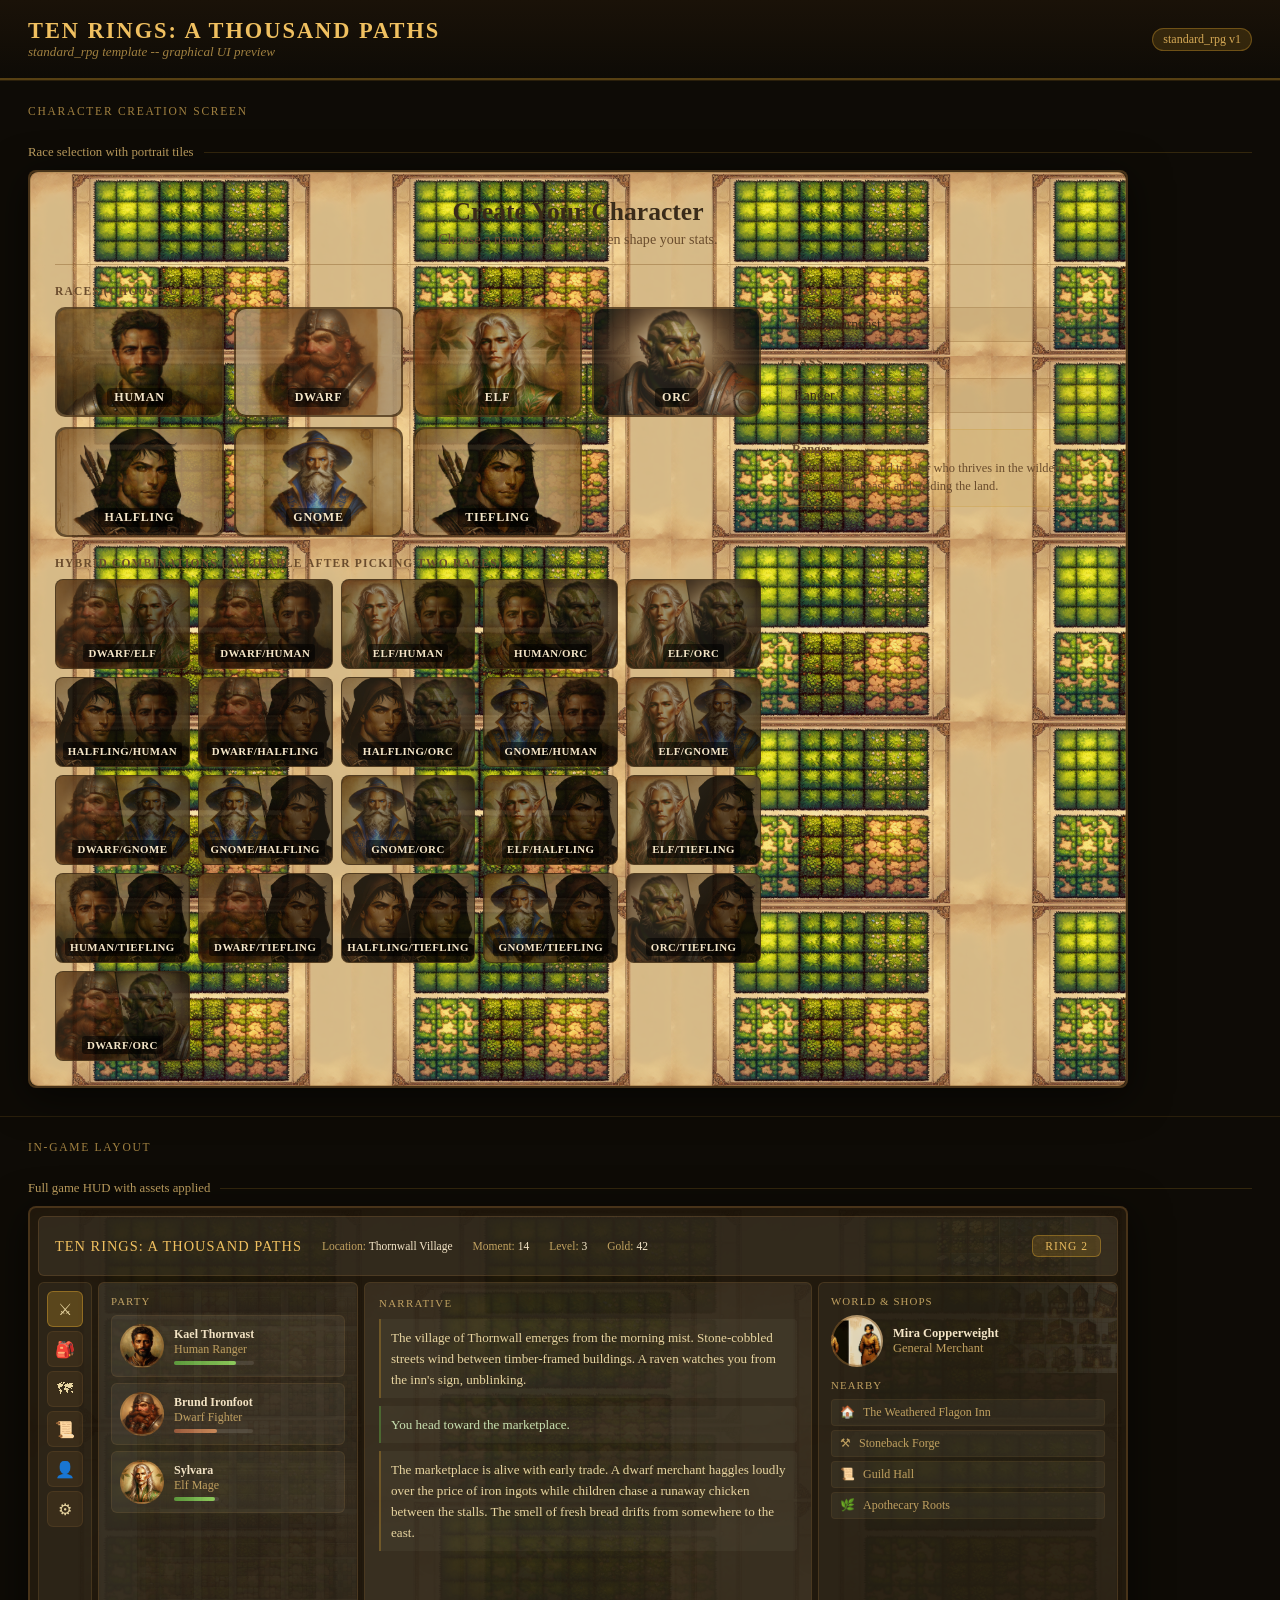
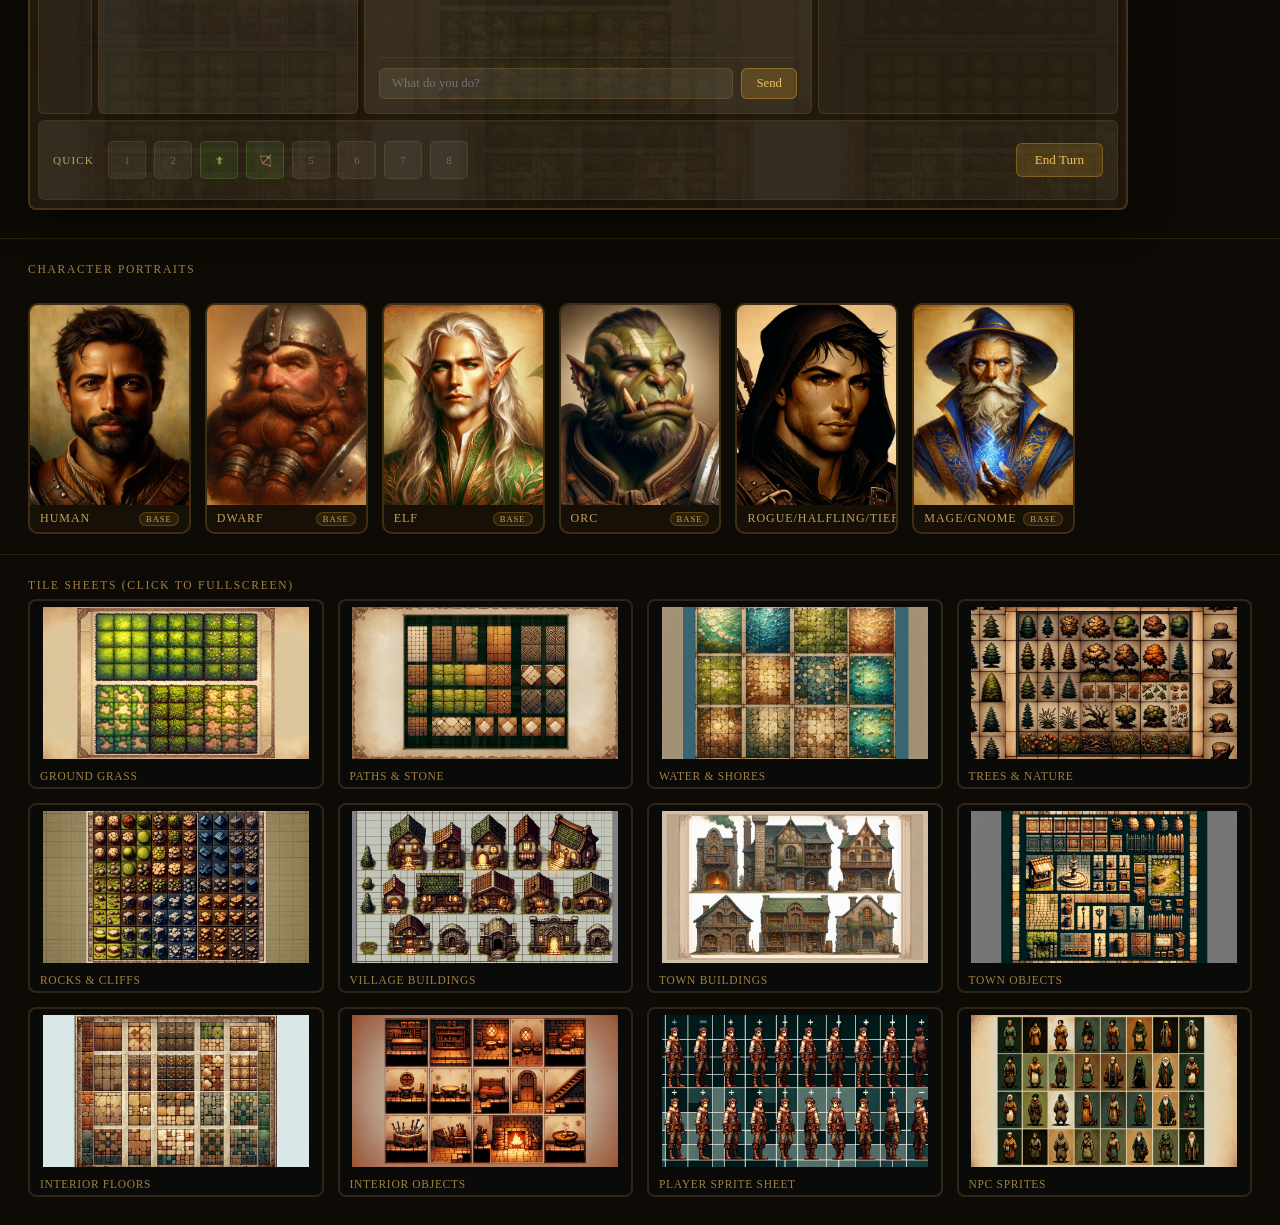
==== ui-preview.html @ 12749f90 "Add UI preview page" ====
<!DOCTYPE html>
<html lang="en">
<head>
<meta charset="UTF-8">
<meta name="viewport" content="width=device-width, initial-scale=1.0">
<title>TEN RINGS -- UI Preview</title>
<style>
* { box-sizing: border-box; margin: 0; padding: 0; }

:root {
  --parchment: #f5e6c8;
  --ink: #3a2b1a;
  --gold: #c8952a;
  --gold-light: #f0c060;
  --dark-bg: #1a1208;
  --panel-bg: rgba(252,240,214,0.92);
  --panel-border: rgba(140,100,50,0.45);
  --shadow: 0 4px 20px rgba(0,0,0,0.4);
}

body {
  background: #0e0b06;
  color: #e8d5a0;
  font-family: Georgia, 'Times New Roman', serif;
  min-height: 100vh;
}

/* ── PAGE HEADER ── */
.page-header {
  background: linear-gradient(180deg, #1a1208, #0e0b06);
  border-bottom: 2px solid rgba(200,149,42,0.35);
  padding: 18px 28px;
  display: flex;
  align-items: center;
  gap: 16px;
}
.page-header h1 { font-size: 1.4em; color: #f0c060; letter-spacing: 2px; }
.page-header .sub { font-size: 0.82em; color: #a08040; font-style: italic; }
.badge { background: rgba(200,149,42,0.18); border: 1px solid rgba(200,149,42,0.4); border-radius: 12px; padding: 3px 10px; font-size: 0.75em; color: #d4a855; margin-left: auto; }

/* ── SECTION LABELS ── */
.section-label {
  font-size: 0.72em;
  text-transform: uppercase;
  letter-spacing: 0.15em;
  color: #a08040;
  padding: 24px 28px 8px;
  border-top: 1px solid rgba(200,149,42,0.15);
}
.section-label:first-of-type { border-top: none; }

/* ── SCREENSHOT WRAPPER ── */
.screen-wrap {
  padding: 20px 28px 28px;
}
.screen-label {
  font-size: 0.8em;
  color: #c0a060;
  margin-bottom: 10px;
  display: flex;
  align-items: center;
  gap: 10px;
}
.screen-label::after {
  content: "";
  flex: 1;
  height: 1px;
  background: rgba(200,149,42,0.2);
}

/* ── SIMULATED GAME SCREENS ── */
.sim-screen {
  background: #1a1208;
  border: 2px solid rgba(140,100,50,0.4);
  border-radius: 8px;
  overflow: hidden;
  box-shadow: 0 8px 40px rgba(0,0,0,0.6);
  max-width: 1100px;
  position: relative;
}

/* Grass texture overlay */
.sim-screen::before {
  content: "";
  position: absolute;
  inset: 0;
  background-image: url(img/tiles/standard_rpg/01_ground_grass.png);
  background-size: 380px auto;
  opacity: 0.04;
  pointer-events: none;
  z-index: 0;
}

/* ── PARCHMENT PANEL ── */
.parchment-panel {
  background: var(--panel-bg);
  background-image: url(img/tiles/standard_rpg/01_ground_grass.png);
  background-blend-mode: multiply;
  background-size: 320px;
  border: 1px solid var(--panel-border);
  border-radius: 8px;
  color: var(--ink);
  position: relative;
  z-index: 1;
}

/* ── CHARACTER CREATION SCREEN ── */
.create-screen-sim {
  padding: 24px;
  display: grid;
  grid-template-columns: 1fr 320px;
  gap: 20px;
  position: relative;
  z-index: 1;
}

.create-header {
  grid-column: 1 / -1;
  text-align: center;
  padding-bottom: 16px;
  border-bottom: 1px solid var(--panel-border);
}
.create-header h2 { color: var(--ink); font-size: 1.6em; }
.create-header p { color: #6a4c2d; font-size: 0.88em; margin-top: 4px; }

.field-label {
  font-size: 0.72em;
  text-transform: uppercase;
  letter-spacing: 0.1em;
  color: #6a4c2d;
  font-weight: 700;
  margin-bottom: 10px;
}

/* ── RACE GRID ── */
.race-grid-sim {
  display: grid;
  grid-template-columns: repeat(4, 1fr);
  gap: 10px;
  margin-bottom: 20px;
}

.race-tile {
  position: relative;
  border-radius: 10px;
  min-height: 110px;
  overflow: hidden;
  border: 2px solid rgba(120,84,42,0.35);
  transition: border-color 0.15s, box-shadow 0.15s;
  cursor: pointer;
  display: flex;
  flex-direction: column;
  align-items: center;
  justify-content: flex-end;
  padding-bottom: 8px;
  background: rgba(40,28,12,0.7);
}
.race-tile:hover { border-color: rgba(180,130,60,0.7); }
.race-tile.selected {
  border-color: #d4a855;
  box-shadow: 0 0 0 3px rgba(212,168,85,0.3);
}

.race-tile-portrait {
  position: absolute;
  inset: 0;
  background-size: cover;
  background-position: center top;
  opacity: 0.6;
  border-radius: inherit;
}

.race-tile-name {
  position: relative;
  z-index: 2;
  font-size: 0.75em;
  font-weight: 700;
  text-transform: uppercase;
  letter-spacing: 0.06em;
  color: #f5e6c8;
  text-shadow: 0 1px 4px rgba(0,0,0,0.9), 0 0 8px rgba(0,0,0,0.7);
  padding: 2px 7px;
  background: rgba(0,0,0,0.5);
  border-radius: 4px;
}

/* ── HYBRID TILES ── */
.hybrid-section { margin-top: 16px; }
.hybrid-grid {
  display: grid;
  grid-template-columns: repeat(5, 1fr);
  gap: 8px;
}

.hybrid-tile {
  position: relative;
  border-radius: 8px;
  min-height: 90px;
  overflow: hidden;
  border: 1.5px solid rgba(120,84,42,0.3);
  display: flex;
  flex-direction: column;
  align-items: center;
  justify-content: flex-end;
  padding-bottom: 6px;
  background: rgba(30,20,8,0.8);
}

.hybrid-portrait-left {
  position: absolute;
  left: 0; top: 0; bottom: 0;
  width: 55%;
  background-size: cover;
  background-position: center top;
  opacity: 0.45;
  clip-path: polygon(0 0, 80% 0, 100% 100%, 0 100%);
}
.hybrid-portrait-right {
  position: absolute;
  right: 0; top: 0; bottom: 0;
  width: 55%;
  background-size: cover;
  background-position: center top;
  opacity: 0.45;
  clip-path: polygon(0 0, 100% 0, 100% 100%, 20% 100%);
}
.hybrid-blend {
  position: absolute;
  inset: 0;
  background: linear-gradient(135deg, transparent 40%, rgba(0,0,0,0.3) 60%);
}
.hybrid-name {
  position: relative;
  z-index: 2;
  font-size: 0.68em;
  font-weight: 700;
  text-transform: uppercase;
  letter-spacing: 0.04em;
  color: #f5e6c8;
  text-shadow: 0 1px 4px rgba(0,0,0,0.9);
  padding: 2px 5px;
  background: rgba(0,0,0,0.55);
  border-radius: 3px;
  text-align: center;
  line-height: 1.3;
}

/* ── IN-GAME LAYOUT SIM ── */
.game-layout-sim {
  display: grid;
  grid-template-columns: 54px 260px 1fr 300px;
  grid-template-rows: 60px 1fr 80px;
  gap: 6px;
  padding: 8px;
  height: 600px;
  position: relative;
  z-index: 1;
}

.hud-top-bar {
  grid-column: 1 / -1;
  background: rgba(252,240,214,0.08);
  border: 1px solid rgba(140,100,50,0.3);
  border-radius: 6px;
  display: flex;
  align-items: center;
  padding: 0 16px;
  gap: 20px;
  position: relative;
  overflow: hidden;
}
.hud-top-bar::after {
  content: "";
  position: absolute;
  right: 0; top: 0; bottom: 0;
  width: 180px;
  background-image: url(img/tiles/standard_rpg/05_rocks_cliffs.png);
  background-size: 280px auto;
  background-position: right center;
  opacity: 0.05;
}
.hud-title { color: #f0c060; font-size: 0.9em; letter-spacing: 1px; }
.hud-stat { font-size: 0.72em; color: #c0a060; }
.hud-stat span { color: #f5e6c8; }
.ring-badge {
  margin-left: auto;
  background: rgba(200,149,42,0.2);
  border: 1px solid rgba(200,149,42,0.5);
  border-radius: 6px;
  padding: 4px 12px;
  font-size: 0.72em;
  color: #f0c060;
  letter-spacing: 1px;
}

.hud-tab-strip {
  grid-row: 2;
  background: rgba(252,240,214,0.05);
  border: 1px solid rgba(140,100,50,0.25);
  border-radius: 6px;
  display: flex;
  flex-direction: column;
  align-items: center;
  padding: 8px 0;
  gap: 4px;
}
.tab-icon {
  width: 36px; height: 36px;
  border-radius: 6px;
  background: rgba(140,100,50,0.15);
  border: 1px solid rgba(140,100,50,0.2);
  display: flex; align-items: center; justify-content: center;
  font-size: 1em;
  cursor: pointer;
  transition: background 0.12s;
}
.tab-icon:hover, .tab-icon.active { background: rgba(200,149,42,0.3); border-color: rgba(200,149,42,0.5); }

.hud-drawer-panel {
  grid-row: 2;
  background: rgba(252,240,214,0.07);
  border: 1px solid rgba(140,100,50,0.3);
  border-radius: 6px;
  padding: 12px;
  overflow: hidden;
  position: relative;
}
.hud-drawer-panel::before {
  content: "";
  position: absolute;
  inset: 0;
  background-image: url(img/tiles/standard_rpg/09_interior_floors.png);
  background-size: 320px auto;
  opacity: 0.04;
  pointer-events: none;
}
.drawer-label { font-size: 0.68em; text-transform: uppercase; letter-spacing: 0.1em; color: #c0a060; margin-bottom: 8px; }
.party-member {
  display: flex; align-items: center; gap: 10px;
  padding: 8px;
  background: rgba(252,240,214,0.06);
  border: 1px solid rgba(140,100,50,0.2);
  border-radius: 6px;
  margin-bottom: 6px;
}
.party-portrait {
  width: 44px; height: 44px;
  border-radius: 50%;
  background-size: cover;
  background-position: center top;
  border: 2px solid rgba(140,100,50,0.5);
  flex-shrink: 0;
}
.party-info { font-size: 0.75em; }
.party-info .pname { color: #f5e6c8; font-weight: 700; }
.party-info .prace { color: #c0a060; }
.hp-bar { height: 4px; background: rgba(255,255,255,0.1); border-radius: 2px; margin-top: 4px; }
.hp-fill { height: 100%; background: linear-gradient(90deg, #5a9a3c, #8aca5a); border-radius: 2px; }

.hud-narrative {
  grid-row: 2;
  background: rgba(252,240,214,0.06);
  border: 1px solid rgba(140,100,50,0.3);
  border-radius: 6px;
  padding: 14px;
  overflow: hidden;
  position: relative;
  display: flex;
  flex-direction: column;
}
.hud-narrative::before {
  content: "";
  position: absolute;
  inset: 0;
  background-image: url(img/tiles/standard_rpg/01_ground_grass.png);
  background-size: 380px auto;
  opacity: 0.06;
  pointer-events: none;
}
.narrative-header { font-size: 0.68em; text-transform: uppercase; letter-spacing: 0.12em; color: #c0a060; margin-bottom: 10px; }
.narrative-entry {
  font-size: 0.82em;
  color: #e8d5a0;
  line-height: 1.6;
  padding: 8px 10px;
  border-left: 2px solid rgba(200,149,42,0.35);
  margin-bottom: 8px;
  background: rgba(252,240,214,0.04);
  border-radius: 0 4px 4px 0;
  position: relative;
  z-index: 1;
}
.narrative-entry.player { border-left-color: rgba(90,154,60,0.5); color: #c8e0b0; }
.intent-bar-sim {
  display: flex; gap: 8px; margin-top: auto; position: relative; z-index: 1;
  padding-top: 10px;
  border-top: 1px solid rgba(140,100,50,0.2);
}
.intent-input-sim {
  flex: 1;
  background: rgba(252,240,214,0.08);
  border: 1px solid rgba(140,100,50,0.4);
  border-radius: 6px;
  padding: 7px 12px;
  color: #f5e6c8;
  font-size: 0.8em;
  font-family: inherit;
}
.intent-send-sim {
  background: rgba(200,149,42,0.25);
  border: 1px solid rgba(200,149,42,0.5);
  border-radius: 6px;
  padding: 7px 14px;
  color: #f0c060;
  font-size: 0.8em;
  font-family: inherit;
  cursor: pointer;
}

.hud-right-panel {
  grid-row: 2;
  background: rgba(252,240,214,0.05);
  border: 1px solid rgba(140,100,50,0.3);
  border-radius: 6px;
  padding: 12px;
  overflow: hidden;
  position: relative;
}
.hud-right-panel::before {
  content: "";
  position: absolute;
  top: 0; right: 0;
  width: 140px; height: 90px;
  background-image: url(img/tiles/standard_rpg/06_buildings_village.png);
  background-size: cover;
  opacity: 0.15;
  border-radius: 0 6px 0 0;
  mask-image: linear-gradient(to left, rgba(0,0,0,0.9), transparent);
  -webkit-mask-image: linear-gradient(to left, rgba(0,0,0,0.9), transparent);
  pointer-events: none;
}
.right-label { font-size: 0.68em; text-transform: uppercase; letter-spacing: 0.1em; color: #c0a060; margin-bottom: 8px; }
.shop-keeper-area {
  display: flex; align-items: center; gap: 10px;
  margin-bottom: 12px;
}
.shopkeeper-sim {
  width: 52px; height: 52px;
  border-radius: 50%;
  background-image: url(img/tiles/standard_rpg/sprite_npcs.png);
  background-size: 416px auto;
  background-position: -104px 0;
  border: 2px solid rgba(140,100,50,0.6);
  flex-shrink: 0;
  image-rendering: auto;
}
.shop-info { font-size: 0.78em; }
.shop-info .sname { color: #f5e6c8; font-weight: 700; }
.shop-info .srole { color: #c0a060; }
.nearby-item {
  font-size: 0.75em;
  color: #c0a060;
  padding: 5px 8px;
  border-radius: 4px;
  background: rgba(252,240,214,0.05);
  border: 1px solid rgba(140,100,50,0.15);
  margin-bottom: 4px;
  display: flex;
  align-items: center;
  gap: 8px;
}
.nearby-icon { font-size: 1em; }

.hud-dock {
  grid-column: 1 / -1;
  background: rgba(252,240,214,0.05);
  border: 1px solid rgba(140,100,50,0.25);
  border-radius: 6px;
  display: flex;
  align-items: center;
  padding: 8px 14px;
  gap: 8px;
  position: relative;
  overflow: hidden;
}
.hud-dock::before {
  content: "";
  position: absolute;
  inset: 0;
  background-image: url(img/tiles/standard_rpg/09_interior_floors.png);
  background-size: 380px auto;
  opacity: 0.04;
  pointer-events: none;
}
.hotbar-slot-sim {
  width: 38px; height: 38px;
  background: rgba(252,240,214,0.06);
  border: 1px solid rgba(140,100,50,0.25);
  border-radius: 5px;
  display: flex;
  align-items: center;
  justify-content: center;
  font-size: 0.65em;
  color: rgba(200,160,80,0.5);
  flex-shrink: 0;
}
.end-turn-btn-sim {
  margin-left: auto;
  background: rgba(200,149,42,0.2);
  border: 1px solid rgba(200,149,42,0.4);
  border-radius: 6px;
  padding: 8px 18px;
  color: #f0c060;
  font-size: 0.82em;
  font-family: inherit;
  cursor: pointer;
  position: relative;
  z-index: 1;
}

/* ── LIGHTBOX ── */
#lb { display:none; position:fixed; inset:0; background:rgba(0,0,0,0.95); z-index:9999; align-items:center; justify-content:center; flex-direction:column; padding:20px; }
#lb.open { display:flex; }
#lb img { max-width:95vw; max-height:85vh; border:2px solid rgba(140,100,50,0.5); border-radius:4px; }
#lb-x { position:fixed; top:16px; right:20px; font-size:2em; color:#f0c060; cursor:pointer; z-index:10000; }
#lb-cap { color:#c0a060; margin-top:10px; font-style:italic; font-size:0.88em; }

/* ── PORTRAIT STRIP ── */
.portrait-strip {
  display: grid;
  grid-template-columns: repeat(auto-fill, minmax(160px, 1fr));
  gap: 14px;
  padding: 20px 28px;
}
.portrait-card {
  border-radius: 10px;
  overflow: hidden;
  border: 2px solid rgba(140,100,50,0.35);
  background: rgba(30,20,8,0.6);
  cursor: pointer;
  transition: border-color 0.15s, transform 0.12s;
}
.portrait-card:hover { border-color: #d4a855; transform: translateY(-2px); }
.portrait-card img { width:100%; height:200px; object-fit:cover; object-position:center top; display:block; }
.portrait-card-label { padding:6px 10px; font-size:0.75em; color:#c0a060; text-transform:uppercase; letter-spacing:0.08em; display:flex; justify-content:space-between; align-items:center; }
.ptag { font-size:0.72em; background:rgba(200,149,42,0.12); border:1px solid rgba(200,149,42,0.3); padding:1px 6px; border-radius:8px; }

/* ── TILE SHEET STRIP ── */
.tile-strip {
  display: grid;
  grid-template-columns: repeat(auto-fill, minmax(240px, 1fr));
  gap: 14px;
  padding: 0 28px 28px;
}
.tile-card {
  border-radius: 8px;
  overflow: hidden;
  border: 2px solid rgba(140,100,50,0.3);
  background: #0a0a08;
  cursor: pointer;
  transition: border-color 0.15s;
}
.tile-card:hover { border-color: rgba(200,149,42,0.6); }
.tile-card img { width:100%; aspect-ratio:16/9; object-fit:contain; display:block; padding:6px; }
.tile-card-label { padding:5px 10px; font-size:0.72em; color:#a08040; text-transform:uppercase; letter-spacing:0.06em; }
</style>
</head>
<body>

<div class="page-header">
  <div>
    <h1>TEN RINGS: A THOUSAND PATHS</h1>
    <p class="sub">standard_rpg template -- graphical UI preview</p>
  </div>
  <span class="badge">standard_rpg v1</span>
</div>

<!-- ============================================================ -->
<!-- SECTION 1: CHARACTER CREATION SCREEN -->
<!-- ============================================================ -->
<div class="section-label">Character Creation Screen</div>
<div class="screen-wrap">
  <div class="screen-label">Race selection with portrait tiles</div>
  <div class="sim-screen">
    <div class="create-screen-sim parchment-panel" style="background-color:#f8f0dc;">
      <div class="create-header">
        <h2>Create Your Character</h2>
        <p>Choose a name, race, class, then shape your stats.</p>
      </div>

      <div>
        <div class="field-label">Races (choose up to two)</div>
        <div class="race-grid-sim" id="race-grid"></div>

        <div class="hybrid-section">
          <div class="field-label" style="margin-top:16px;">Hybrid Combinations (available after picking two races)</div>
          <div class="hybrid-grid" id="hybrid-grid"></div>
        </div>
      </div>

      <div>
        <div class="field-label">Character Name</div>
        <div style="background:rgba(140,100,50,0.12);border:1px solid rgba(140,100,50,0.3);border-radius:6px;padding:8px 12px;color:#3a2b1a;font-size:0.88em;margin-bottom:14px;">Kael Thornvast</div>
        <div class="field-label">Class</div>
        <div style="background:rgba(140,100,50,0.12);border:1px solid rgba(140,100,50,0.3);border-radius:6px;padding:8px 12px;color:#3a2b1a;font-size:0.88em;">Ranger</div>
        <div style="margin-top:16px;padding:10px;background:rgba(200,149,42,0.08);border:1px solid rgba(200,149,42,0.25);border-radius:8px;font-size:0.78em;color:#6a4c2d;line-height:1.5;">
          <strong>Ranger</strong><br>A skilled hunter and tracker who thrives in the wilderness, commanding beasts and reading the land.
        </div>
      </div>
    </div>
  </div>
</div>

<!-- ============================================================ -->
<!-- SECTION 2: IN-GAME LAYOUT -->
<!-- ============================================================ -->
<div class="section-label">In-Game Layout</div>
<div class="screen-wrap">
  <div class="screen-label">Full game HUD with assets applied</div>
  <div class="sim-screen">
    <div class="game-layout-sim">

      <div class="hud-top-bar">
        <span class="hud-title">TEN RINGS: A THOUSAND PATHS</span>
        <span class="hud-stat">Location: <span>Thornwall Village</span></span>
        <span class="hud-stat">Moment: <span>14</span></span>
        <span class="hud-stat">Level: <span>3</span></span>
        <span class="hud-stat">Gold: <span>42</span></span>
        <span class="ring-badge">RING 2</span>
      </div>

      <div class="hud-tab-strip">
        <div class="tab-icon active">⚔</div>
        <div class="tab-icon">🎒</div>
        <div class="tab-icon">🗺</div>
        <div class="tab-icon">📜</div>
        <div class="tab-icon">👤</div>
        <div class="tab-icon">⚙</div>
      </div>

      <div class="hud-drawer-panel">
        <div class="drawer-label">Party</div>
        <div class="party-member">
          <div class="party-portrait" style="background-image:url(img/tiles/standard_rpg/portrait_human.png)"></div>
          <div class="party-info">
            <div class="pname">Kael Thornvast</div>
            <div class="prace">Human Ranger</div>
            <div class="hp-bar"><div class="hp-fill" style="width:78%"></div></div>
          </div>
        </div>
        <div class="party-member">
          <div class="party-portrait" style="background-image:url(img/tiles/standard_rpg/portrait_dwarf.png)"></div>
          <div class="party-info">
            <div class="pname">Brund Ironfoot</div>
            <div class="prace">Dwarf Fighter</div>
            <div class="hp-bar"><div class="hp-fill" style="width:55%;background:linear-gradient(90deg,#9a5a3c,#ca8a5a)"></div></div>
          </div>
        </div>
        <div class="party-member">
          <div class="party-portrait" style="background-image:url(img/tiles/standard_rpg/portrait_elf.png)"></div>
          <div class="party-info">
            <div class="pname">Sylvara</div>
            <div class="prace">Elf Mage</div>
            <div class="hp-bar"><div class="hp-fill" style="width:92%"></div></div>
          </div>
        </div>
      </div>

      <div class="hud-narrative">
        <div class="narrative-header">Narrative</div>
        <div class="narrative-entry">The village of Thornwall emerges from the morning mist. Stone-cobbled streets wind between timber-framed buildings. A raven watches you from the inn's sign, unblinking.</div>
        <div class="narrative-entry player">You head toward the marketplace.</div>
        <div class="narrative-entry">The marketplace is alive with early trade. A dwarf merchant haggles loudly over the price of iron ingots while children chase a runaway chicken between the stalls. The smell of fresh bread drifts from somewhere to the east.</div>
        <div class="intent-bar-sim">
          <input class="intent-input-sim" type="text" placeholder="What do you do?" readonly>
          <button class="intent-send-sim">Send</button>
        </div>
      </div>

      <div class="hud-right-panel">
        <div class="right-label">World &amp; Shops</div>
        <div class="shop-keeper-area">
          <div class="shopkeeper-sim"></div>
          <div class="shop-info">
            <div class="sname">Mira Copperweight</div>
            <div class="srole">General Merchant</div>
          </div>
        </div>
        <div class="right-label" style="margin-top:10px;">Nearby</div>
        <div class="nearby-item"><span class="nearby-icon">🏠</span>The Weathered Flagon Inn</div>
        <div class="nearby-item"><span class="nearby-icon">⚒</span>Stoneback Forge</div>
        <div class="nearby-item"><span class="nearby-icon">📜</span>Guild Hall</div>
        <div class="nearby-item"><span class="nearby-icon">🌿</span>Apothecary Roots</div>
      </div>

      <div class="hud-dock">
        <div style="font-size:0.7em;color:#c0a060;text-transform:uppercase;letter-spacing:0.1em;margin-right:6px;position:relative;z-index:1;">Quick</div>
        <div class="hotbar-slot-sim">1</div>
        <div class="hotbar-slot-sim">2</div>
        <div class="hotbar-slot-sim" style="background:rgba(90,154,60,0.15);border-color:rgba(90,154,60,0.3);color:#8aca5a;">🗡</div>
        <div class="hotbar-slot-sim" style="background:rgba(90,154,60,0.15);border-color:rgba(90,154,60,0.3);color:#8aca5a;">🏹</div>
        <div class="hotbar-slot-sim">5</div>
        <div class="hotbar-slot-sim">6</div>
        <div class="hotbar-slot-sim">7</div>
        <div class="hotbar-slot-sim">8</div>
        <button class="end-turn-btn-sim">End Turn</button>
      </div>

    </div>
  </div>
</div>

<!-- ============================================================ -->
<!-- SECTION 3: PORTRAITS -->
<!-- ============================================================ -->
<div class="section-label">Character Portraits</div>
<div class="portrait-strip" id="portrait-strip"></div>

<!-- ============================================================ -->
<!-- SECTION 4: TILE SHEETS -->
<!-- ============================================================ -->
<div class="section-label">Tile Sheets (click to fullscreen)</div>
<div class="tile-strip" id="tile-strip"></div>

<!-- LIGHTBOX -->
<div id="lb" onclick="closeLb()">
  <span id="lb-x" onclick="closeLb()">x</span>
  <img id="lb-img" src="" alt="">
  <div id="lb-cap"></div>
</div>

<script>
const PORTRAITS = [
  ["portrait_human.png","Human","BASE"],
  ["portrait_dwarf.png","Dwarf","BASE"],
  ["portrait_elf.png","Elf","BASE"],
  ["portrait_orc.png","Orc","BASE"],
  ["portrait_rogue.png","Rogue/Halfling/Tiefling","BASE"],
  ["portrait_mage.png","Mage/Gnome","BASE"],
];

const TILES = [
  ["01_ground_grass.png","Ground Grass"],
  ["02_ground_paths.png","Paths & Stone"],
  ["03_ground_water.png","Water & Shores"],
  ["04_trees_nature.png","Trees & Nature"],
  ["05_rocks_cliffs.png","Rocks & Cliffs"],
  ["06_buildings_village.png","Village Buildings"],
  ["07_buildings_town.png","Town Buildings"],
  ["08_town_objects.png","Town Objects"],
  ["09_interior_floors.png","Interior Floors"],
  ["10_interior_objects.png","Interior Objects"],
  ["sprite_player.png","Player Sprite Sheet"],
  ["sprite_npcs.png","NPC Sprites"],
];

const BASE_RACES = [
  { code:"human",    name:"Human",    file:"portrait_human.png" },
  { code:"dwarf",    name:"Dwarf",    file:"portrait_dwarf.png" },
  { code:"elf",      name:"Elf",      file:"portrait_elf.png" },
  { code:"orc",      name:"Orc",      file:"portrait_orc.png" },
  { code:"halfling", name:"Halfling", file:"portrait_rogue.png" },
  { code:"gnome",    name:"Gnome",    file:"portrait_mage.png" },
  { code:"tiefling", name:"Tiefling", file:"portrait_rogue.png" },
];

const HYBRID_RACES = [
  { code:"dwarf-elf",      name:"Dwarf / Elf",      p1:"dwarf",    p2:"elf" },
  { code:"dwarf-human",    name:"Dwarf / Human",    p1:"dwarf",    p2:"human" },
  { code:"elf-human",      name:"Elf / Human",      p1:"elf",      p2:"human" },
  { code:"human-orc",      name:"Human / Orc",      p1:"human",    p2:"orc" },
  { code:"elf-orc",        name:"Elf / Orc",        p1:"elf",      p2:"orc" },
  { code:"halfling-human", name:"Halfling / Human", p1:"halfling", p2:"human" },
  { code:"dwarf-halfling", name:"Dwarf / Halfling", p1:"dwarf",    p2:"halfling" },
  { code:"halfling-orc",   name:"Halfling / Orc",   p1:"halfling", p2:"orc" },
  { code:"gnome-human",    name:"Gnome / Human",    p1:"gnome",    p2:"human" },
  { code:"elf-gnome",      name:"Elf / Gnome",      p1:"elf",      p2:"gnome" },
  { code:"dwarf-gnome",    name:"Dwarf / Gnome",    p1:"dwarf",    p2:"gnome" },
  { code:"gnome-halfling", name:"Gnome / Halfling", p1:"gnome",    p2:"halfling" },
  { code:"gnome-orc",      name:"Gnome / Orc",      p1:"gnome",    p2:"orc" },
  { code:"elf-halfling",   name:"Elf / Halfling",   p1:"elf",      p2:"halfling" },
  { code:"elf-tiefling",   name:"Elf / Tiefling",   p1:"elf",      p2:"tiefling" },
  { code:"human-tiefling", name:"Human / Tiefling", p1:"human",    p2:"tiefling" },
  { code:"dwarf-tiefling", name:"Dwarf / Tiefling", p1:"dwarf",    p2:"tiefling" },
  { code:"halfling-tiefling",name:"Halfling / Tiefling",p1:"halfling",p2:"tiefling"},
  { code:"gnome-tiefling", name:"Gnome / Tiefling", p1:"gnome",    p2:"tiefling" },
  { code:"orc-tiefling",   name:"Orc / Tiefling",   p1:"orc",      p2:"tiefling" },
  { code:"dwarf-orc",      name:"Dwarf / Orc",      p1:"dwarf",    p2:"orc" },
];

function getPortrait(code) {
  const m = BASE_RACES.find(r => r.code === code);
  return m ? `img/tiles/standard_rpg/${m.file}` : "";
}

function lb(src, cap) {
  document.getElementById("lb-img").src = src;
  document.getElementById("lb-cap").textContent = cap;
  document.getElementById("lb").classList.add("open");
}
function closeLb() { document.getElementById("lb").classList.remove("open"); }
document.addEventListener("keydown", e => { if(e.key==="Escape") closeLb(); });

// Build race grid
const raceGrid = document.getElementById("race-grid");
BASE_RACES.forEach(r => {
  const div = document.createElement("div");
  div.className = "race-tile";
  div.onclick = () => lb(`img/tiles/standard_rpg/${r.file}`, r.name + " portrait");
  div.innerHTML = `
    <div class="race-tile-portrait" style="background-image:url(img/tiles/standard_rpg/${r.file})"></div>
    <span class="race-tile-name">${r.name}</span>
  `;
  raceGrid.appendChild(div);
});

// Build hybrid grid
const hybridGrid = document.getElementById("hybrid-grid");
HYBRID_RACES.forEach(h => {
  const p1 = getPortrait(h.p1);
  const p2 = getPortrait(h.p2);
  // Check if dedicated hybrid portrait exists
  const hybridFile = `img/tiles/standard_rpg/hybrid_${h.code}.png`;
  const div = document.createElement("div");
  div.className = "hybrid-tile";
  div.title = h.name;
  div.innerHTML = `
    <div class="hybrid-portrait-left" style="background-image:url(${p1})"></div>
    <div class="hybrid-portrait-right" style="background-image:url(${p2})"></div>
    <div class="hybrid-blend"></div>
    <span class="hybrid-name">${h.name.replace(" / ", "/")}</span>
  `;
  // Try to load dedicated portrait if it exists
  const img = new Image();
  img.onload = () => {
    div.innerHTML = `
      <div class="race-tile-portrait" style="background-image:url(${hybridFile});opacity:0.65;"></div>
      <span class="hybrid-name">${h.name.replace(" / ", "/")}</span>
    `;
  };
  img.src = hybridFile;
  hybridGrid.appendChild(div);
});

// Build portrait strip
const portStrip = document.getElementById("portrait-strip");
PORTRAITS.forEach(([file, name, tag]) => {
  const card = document.createElement("div");
  card.className = "portrait-card";
  card.onclick = () => lb(`img/tiles/standard_rpg/${file}`, name);
  card.innerHTML = `
    <img src="img/tiles/standard_rpg/${file}" alt="${name}" loading="lazy">
    <div class="portrait-card-label">${name} <span class="ptag">${tag}</span></div>
  `;
  portStrip.appendChild(card);
});

// Build tile strip
const tileStrip = document.getElementById("tile-strip");
TILES.forEach(([file, name]) => {
  const card = document.createElement("div");
  card.className = "tile-card";
  card.onclick = () => lb(`img/tiles/standard_rpg/${file}`, name);
  card.innerHTML = `
    <img src="img/tiles/standard_rpg/${file}" alt="${name}" loading="lazy">
    <div class="tile-card-label">${name}</div>
  `;
  tileStrip.appendChild(card);
});
</script>
</body>
</html>
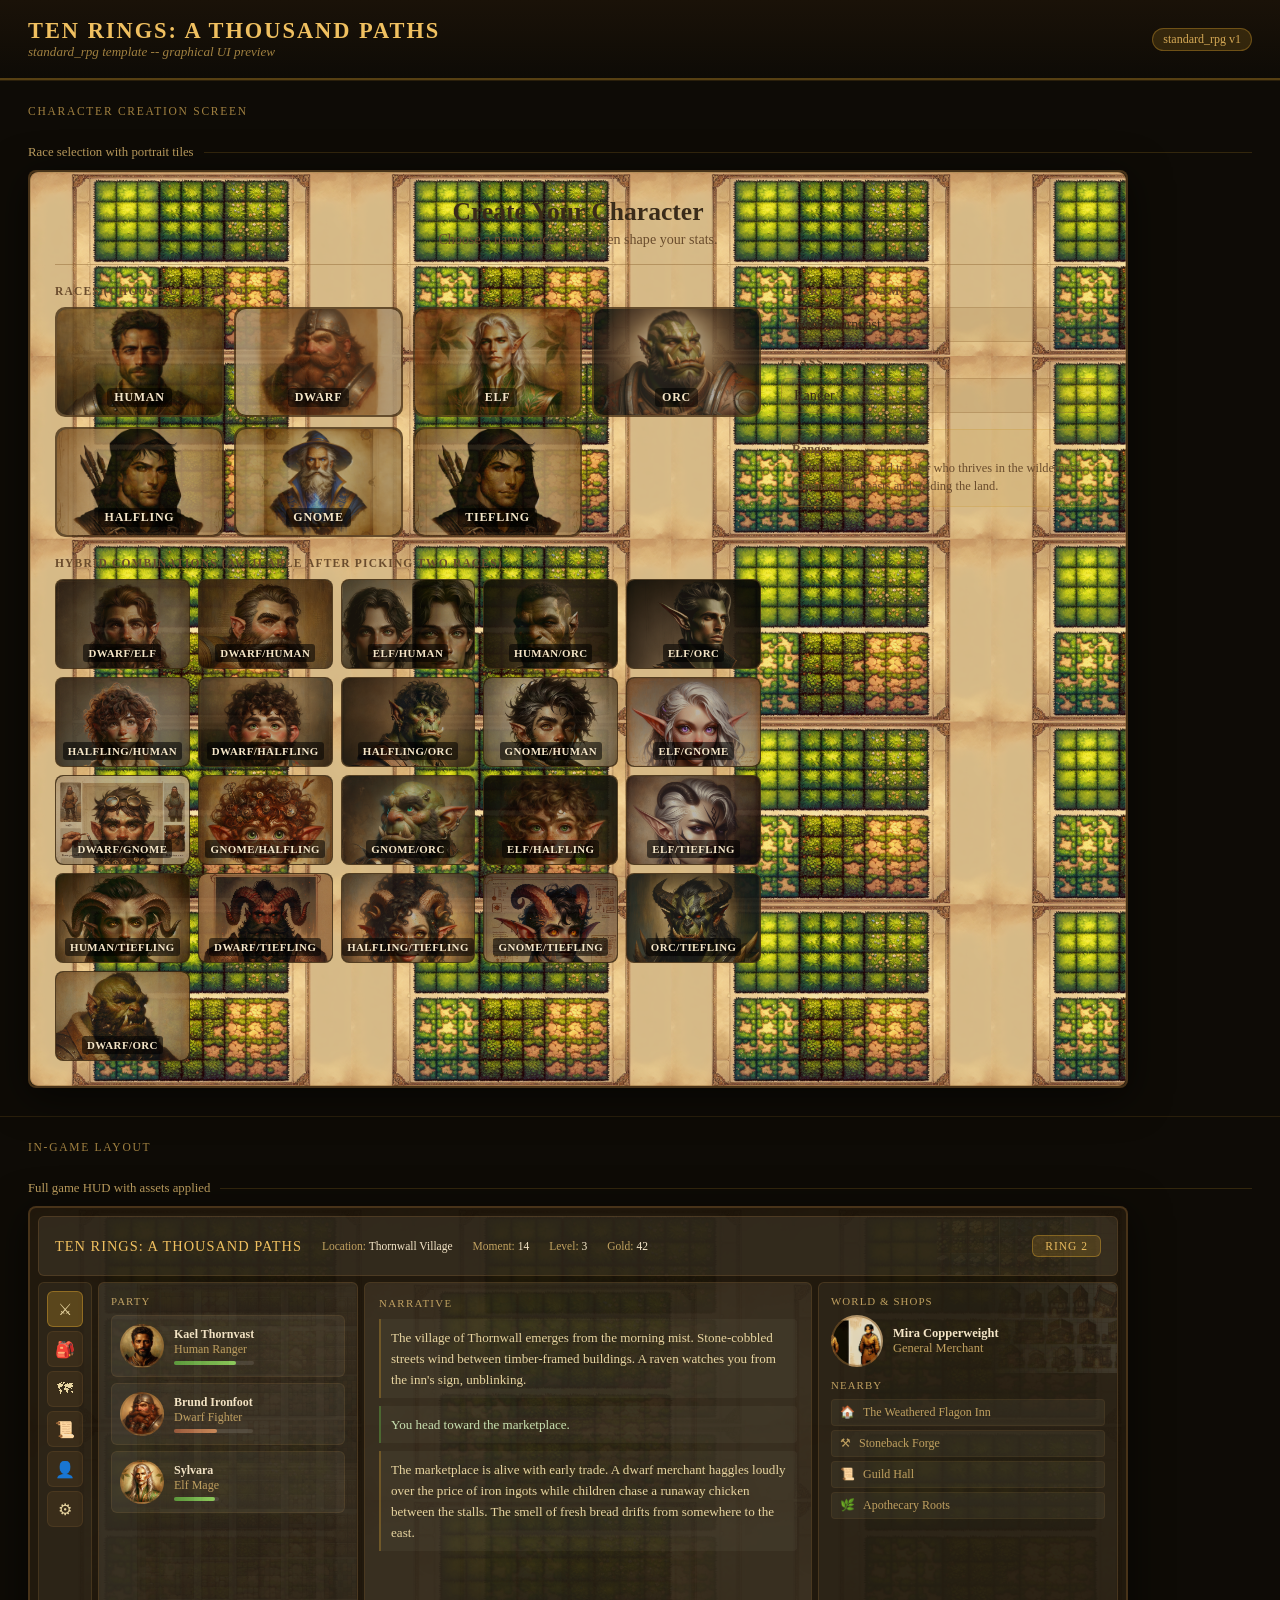
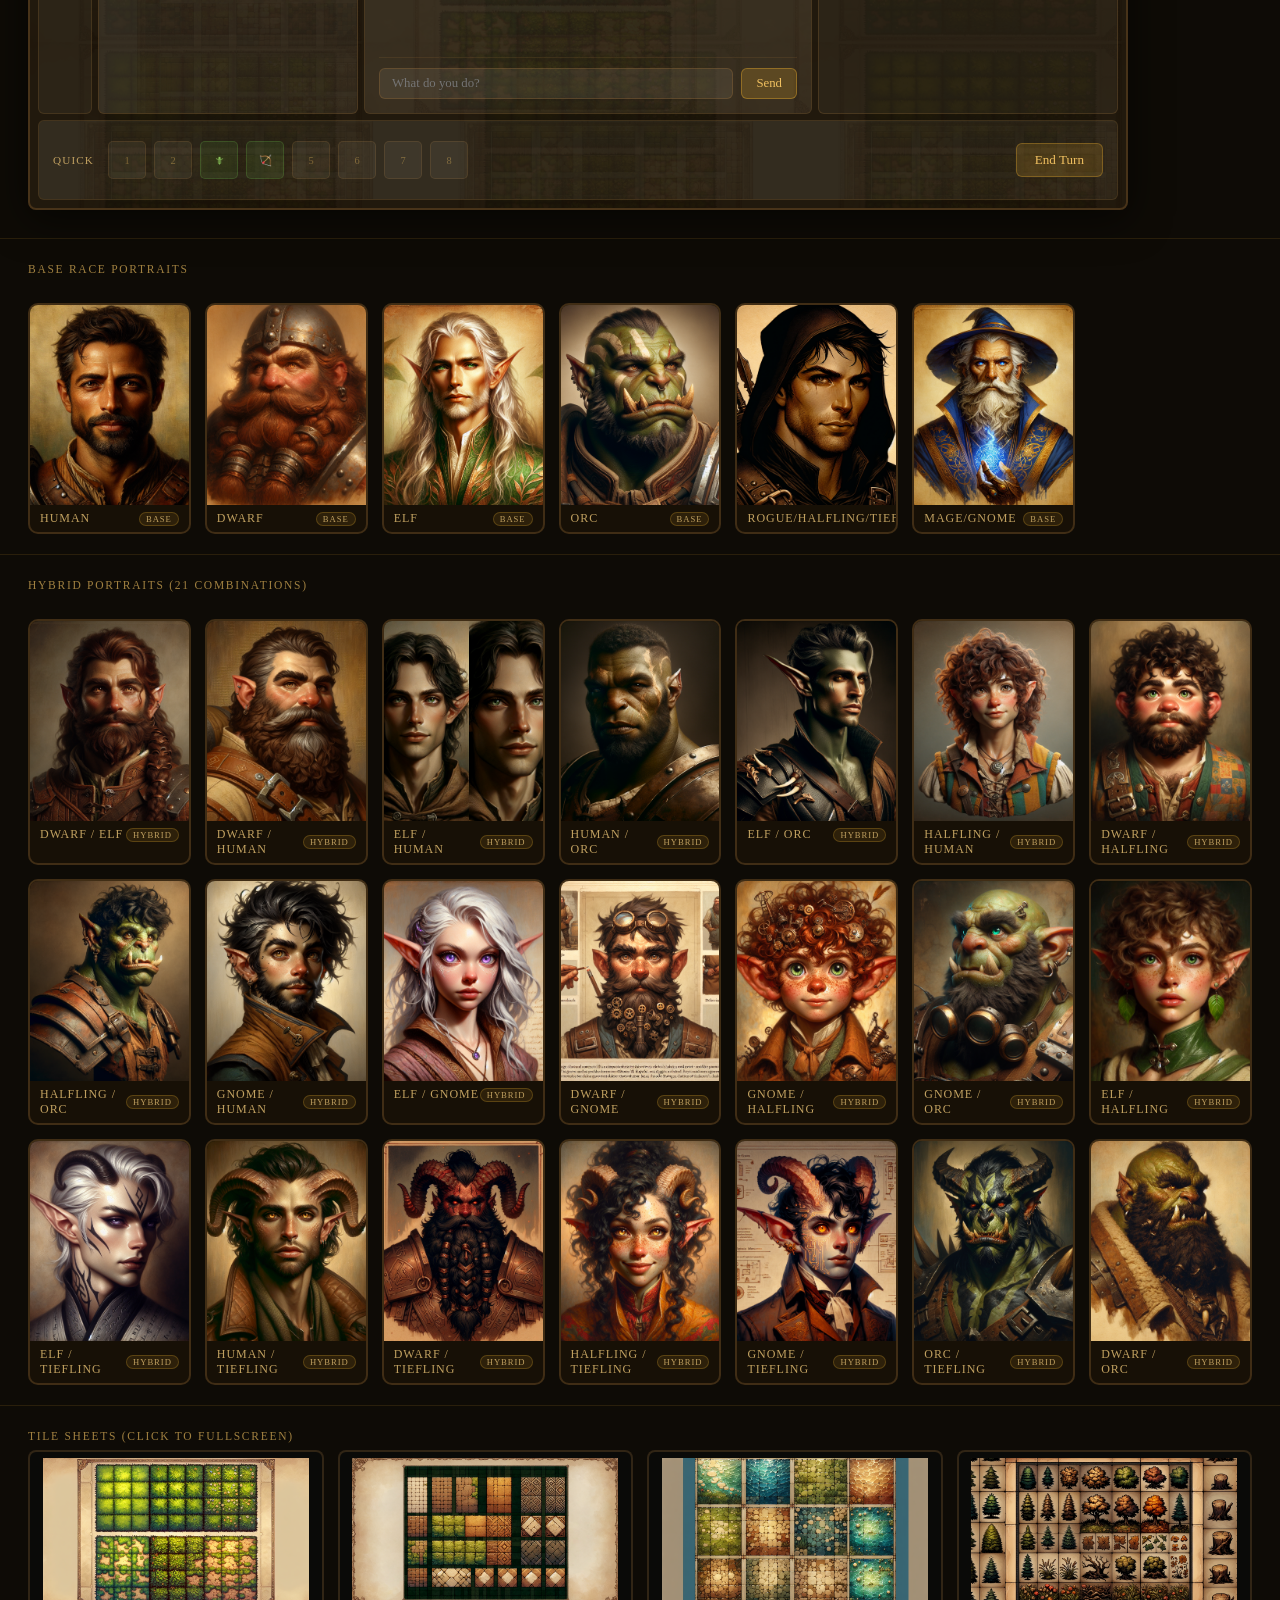
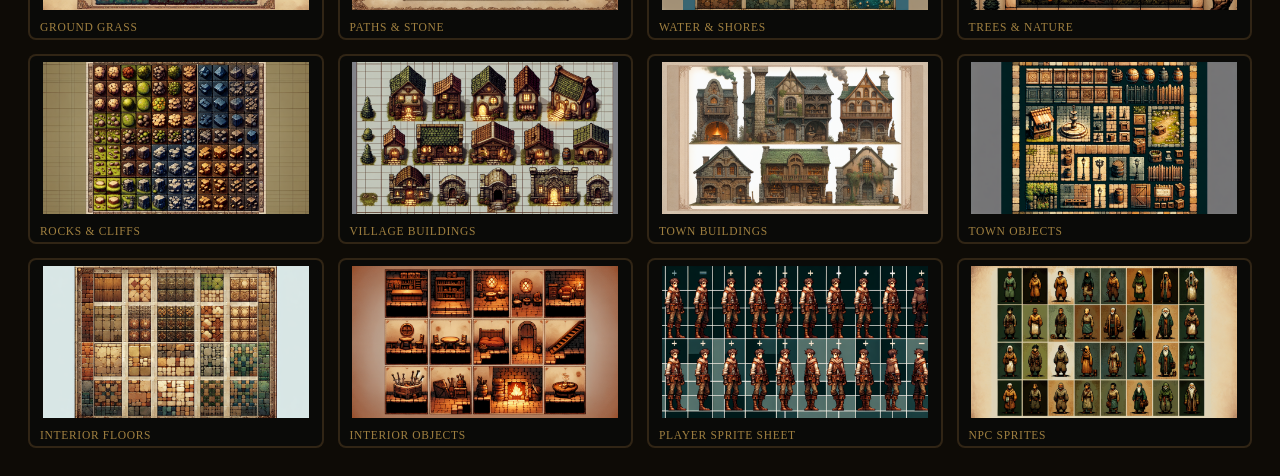
==== commit 25fcecc1: "Fix: add hybrid portrait section" ====
--- a/ui-preview.html
+++ b/ui-preview.html
@@ -713,8 +713,11 @@
 <!-- ============================================================ -->
 <!-- SECTION 3: PORTRAITS -->
 <!-- ============================================================ -->
-<div class="section-label">Character Portraits</div>
+<div class="section-label">Base Race Portraits</div>
 <div class="portrait-strip" id="portrait-strip"></div>
+
+<div class="section-label">Hybrid Portraits (21 combinations)</div>
+<div class="portrait-strip" id="hybrid-portrait-strip"></div>
 
 <!-- ============================================================ -->
 <!-- SECTION 4: TILE SHEETS -->
@@ -855,6 +858,20 @@
   portStrip.appendChild(card);
 });
 
+// Build hybrid portrait strip
+const hybridPortStrip = document.getElementById("hybrid-portrait-strip");
+HYBRID_RACES.forEach(h => {
+  const file = `hybrid_${h.code}.png`;
+  const card = document.createElement("div");
+  card.className = "portrait-card";
+  card.onclick = () => lb(`img/tiles/standard_rpg/${file}`, h.name);
+  card.innerHTML = `
+    <img src="img/tiles/standard_rpg/${file}" alt="${h.name}" loading="lazy">
+    <div class="portrait-card-label">${h.name} <span class="ptag">HYBRID</span></div>
+  `;
+  hybridPortStrip.appendChild(card);
+});
+
 // Build tile strip
 const tileStrip = document.getElementById("tile-strip");
 TILES.forEach(([file, name]) => {
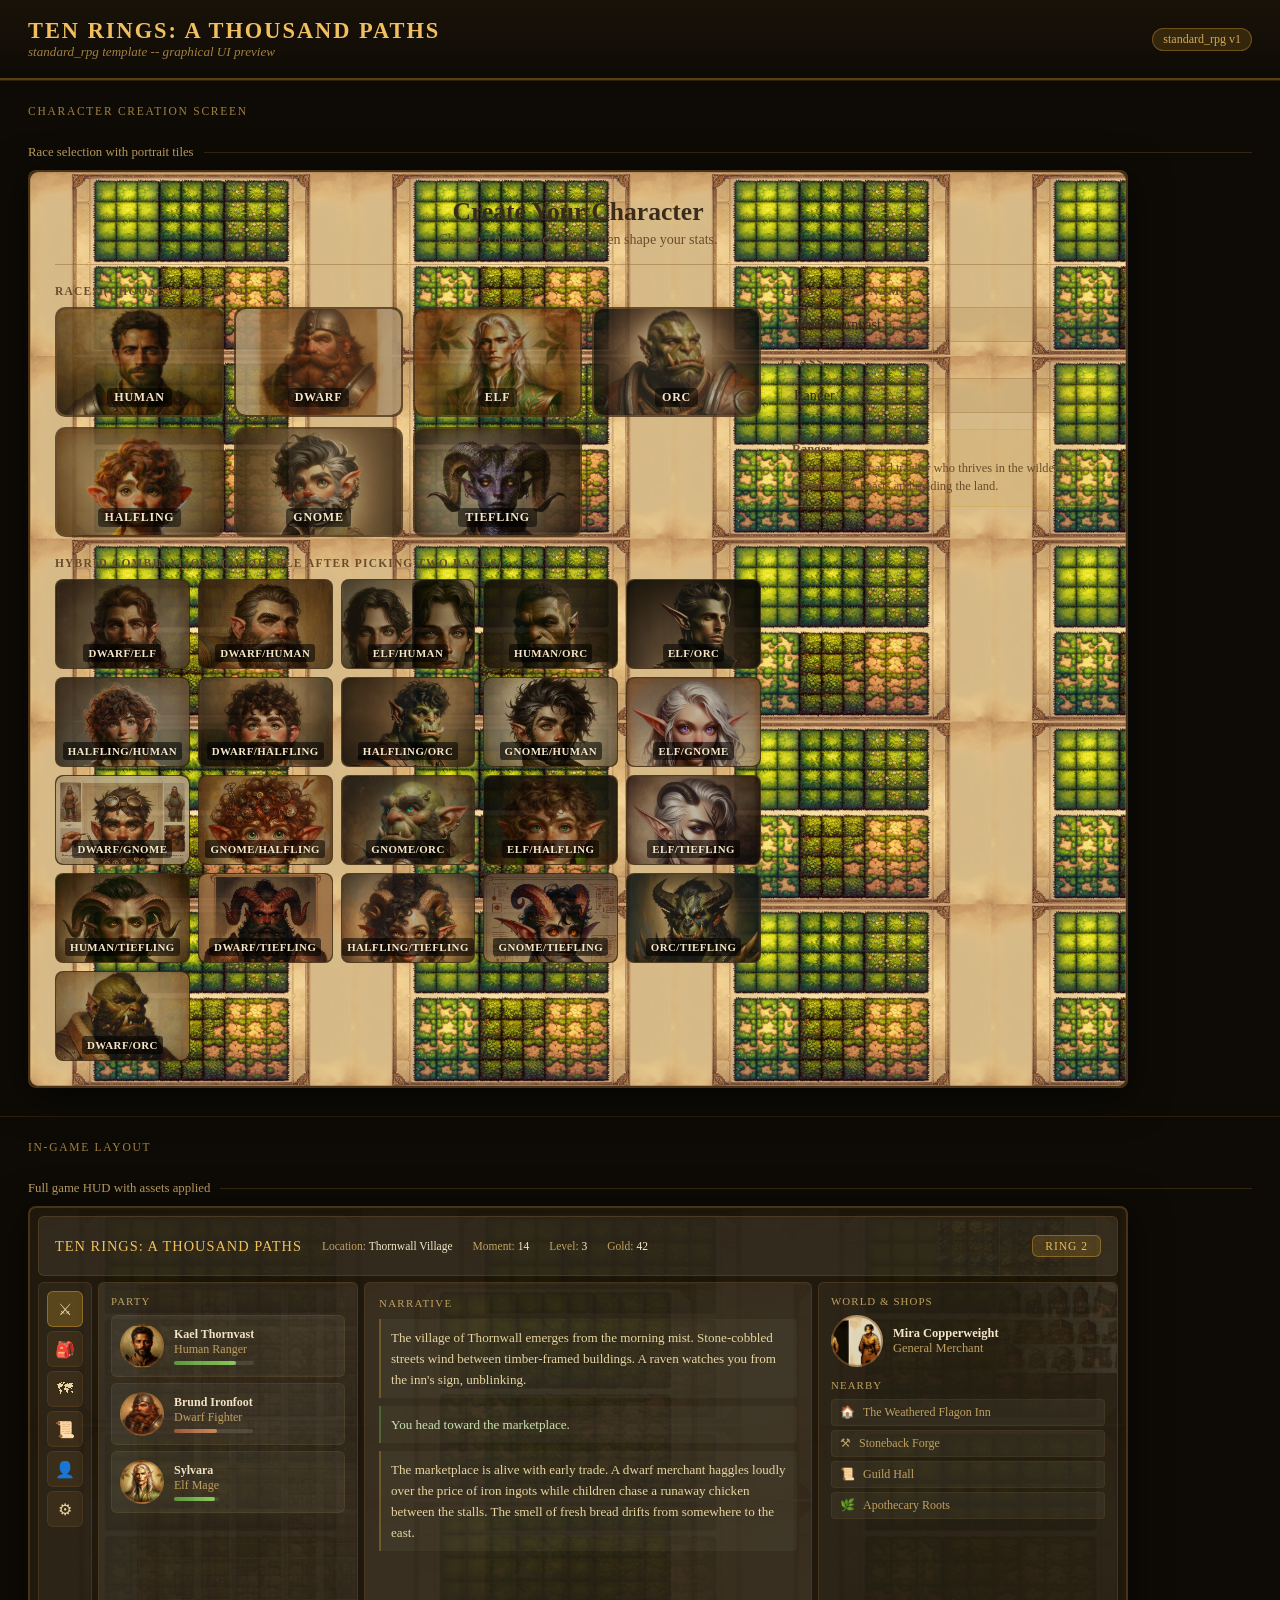
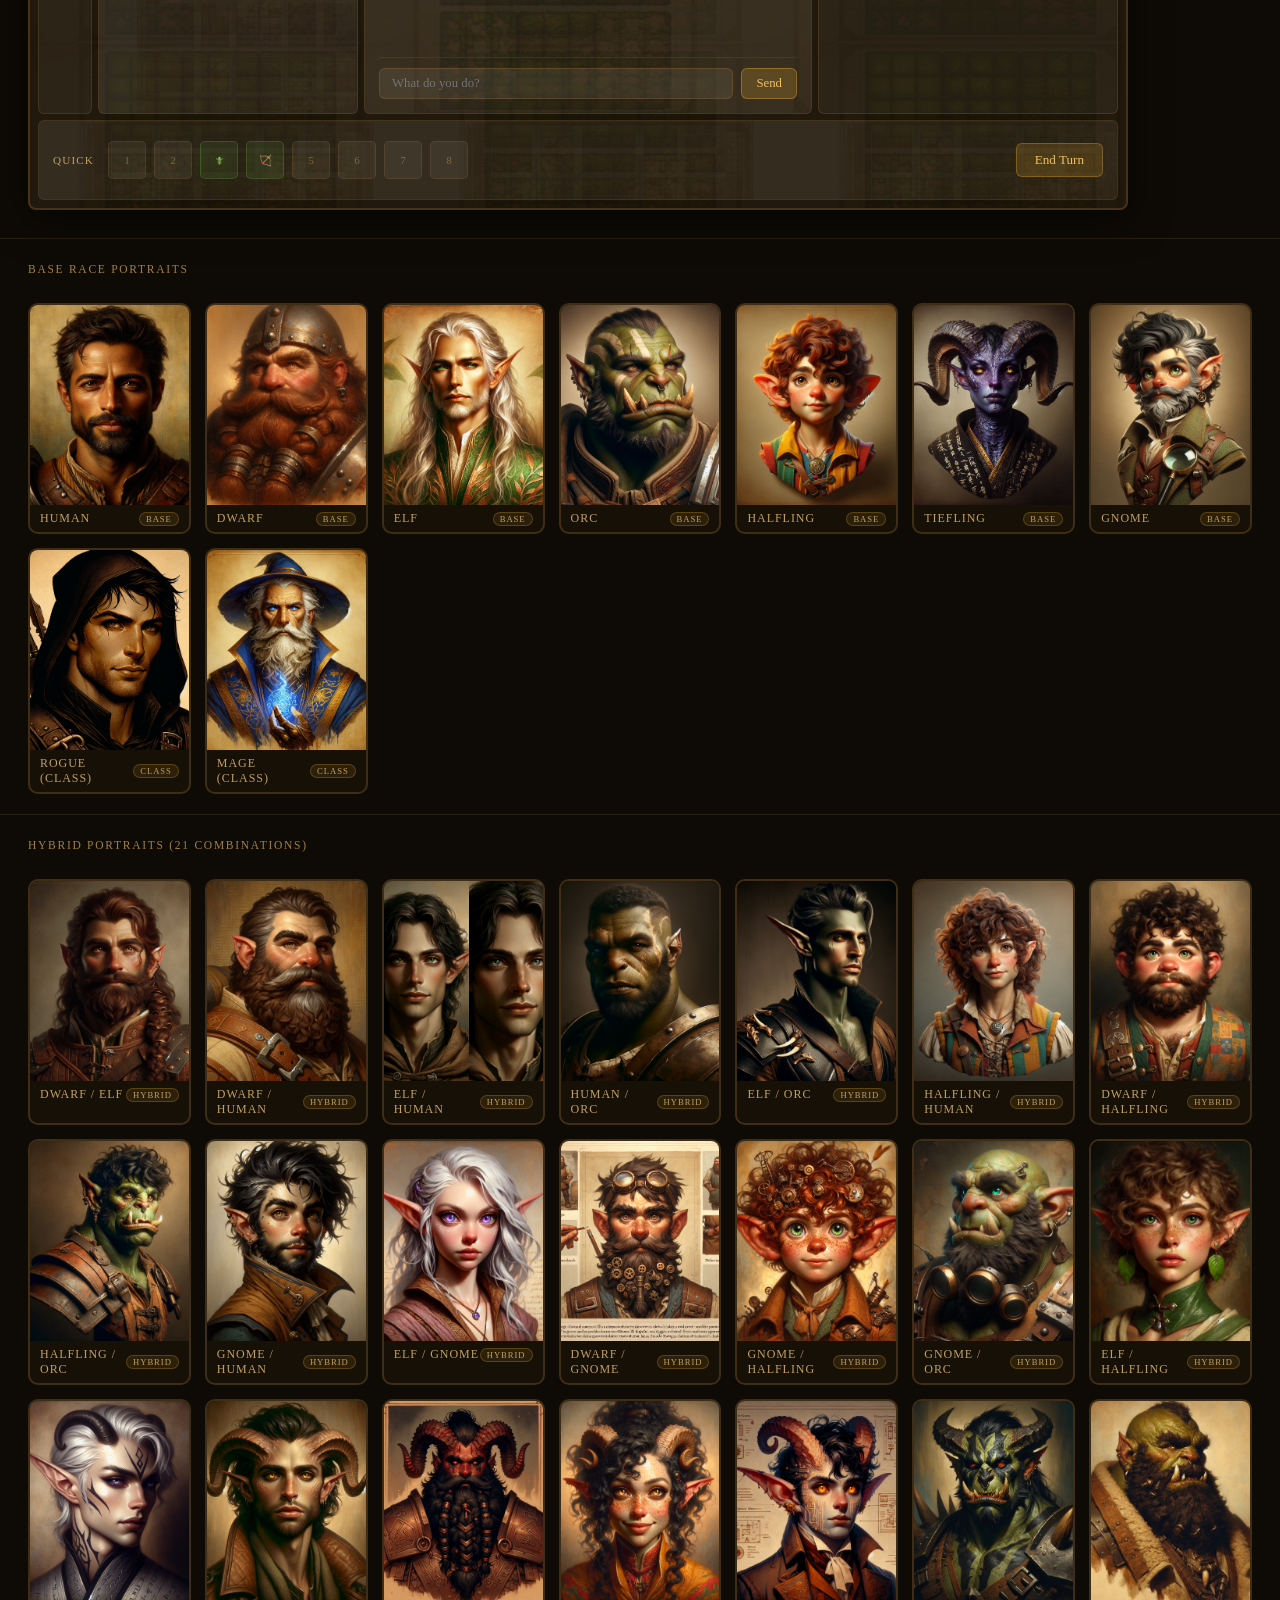
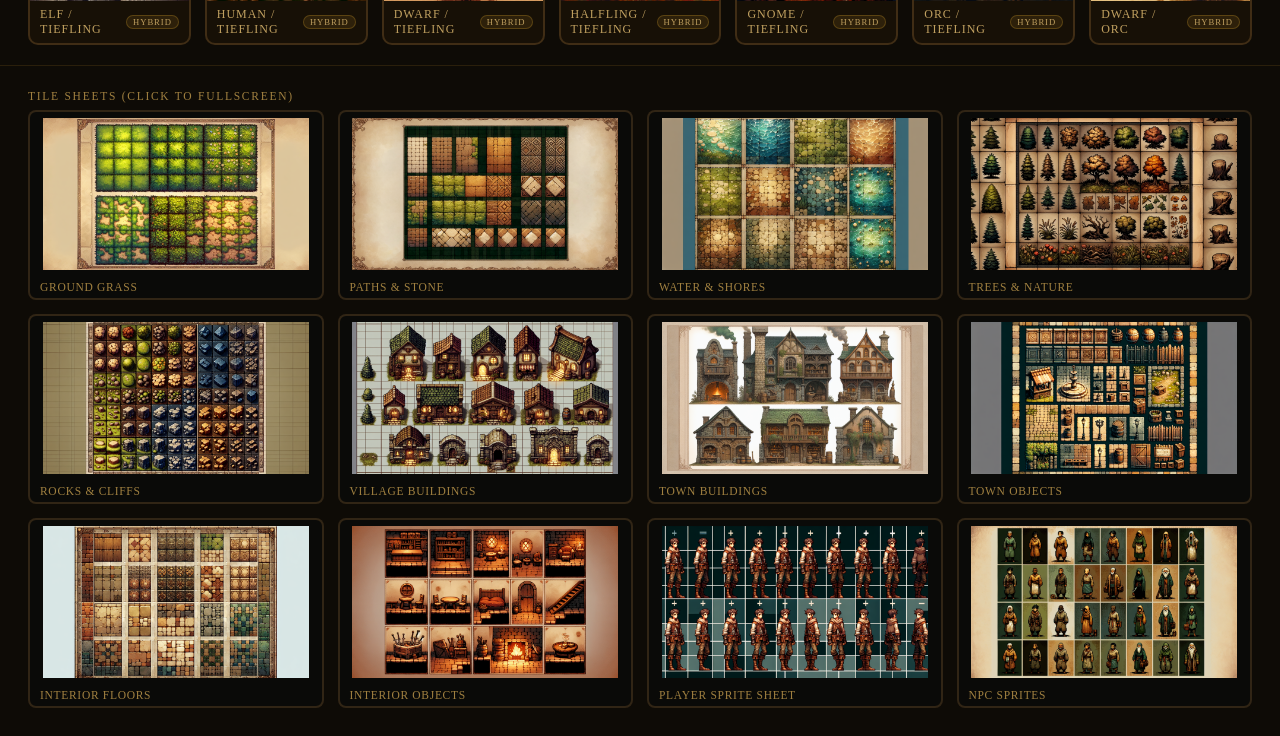
==== commit 0f13feb2: "Fix: race portraits separated from class portraits" ====
--- a/ui-preview.html
+++ b/ui-preview.html
@@ -738,8 +738,11 @@
   ["portrait_dwarf.png","Dwarf","BASE"],
   ["portrait_elf.png","Elf","BASE"],
   ["portrait_orc.png","Orc","BASE"],
-  ["portrait_rogue.png","Rogue/Halfling/Tiefling","BASE"],
-  ["portrait_mage.png","Mage/Gnome","BASE"],
+  ["portrait_halfling.png","Halfling","BASE"],
+  ["portrait_tiefling.png","Tiefling","BASE"],
+  ["portrait_gnome.png","Gnome","BASE"],
+  ["portrait_rogue.png","Rogue (Class)","CLASS"],
+  ["portrait_mage.png","Mage (Class)","CLASS"],
 ];
 
 const TILES = [
@@ -762,9 +765,9 @@
   { code:"dwarf",    name:"Dwarf",    file:"portrait_dwarf.png" },
   { code:"elf",      name:"Elf",      file:"portrait_elf.png" },
   { code:"orc",      name:"Orc",      file:"portrait_orc.png" },
-  { code:"halfling", name:"Halfling", file:"portrait_rogue.png" },
-  { code:"gnome",    name:"Gnome",    file:"portrait_mage.png" },
-  { code:"tiefling", name:"Tiefling", file:"portrait_rogue.png" },
+  { code:"halfling", name:"Halfling", file:"portrait_halfling.png" },
+  { code:"gnome",    name:"Gnome",    file:"portrait_gnome.png" },
+  { code:"tiefling", name:"Tiefling", file:"portrait_tiefling.png" },
 ];
 
 const HYBRID_RACES = [
@@ -792,8 +795,16 @@
 ];
 
 function getPortrait(code) {
-  const m = BASE_RACES.find(r => r.code === code);
-  return m ? `img/tiles/standard_rpg/${m.file}` : "";
+  const map = {
+    human: "portrait_human.png",
+    dwarf: "portrait_dwarf.png",
+    elf: "portrait_elf.png",
+    orc: "portrait_orc.png",
+    halfling: "portrait_halfling.png",
+    tiefling: "portrait_tiefling.png",
+    gnome: "portrait_gnome.png",
+  };
+  return map[code] ? `img/tiles/standard_rpg/${map[code]}` : "";
 }
 
 function lb(src, cap) {
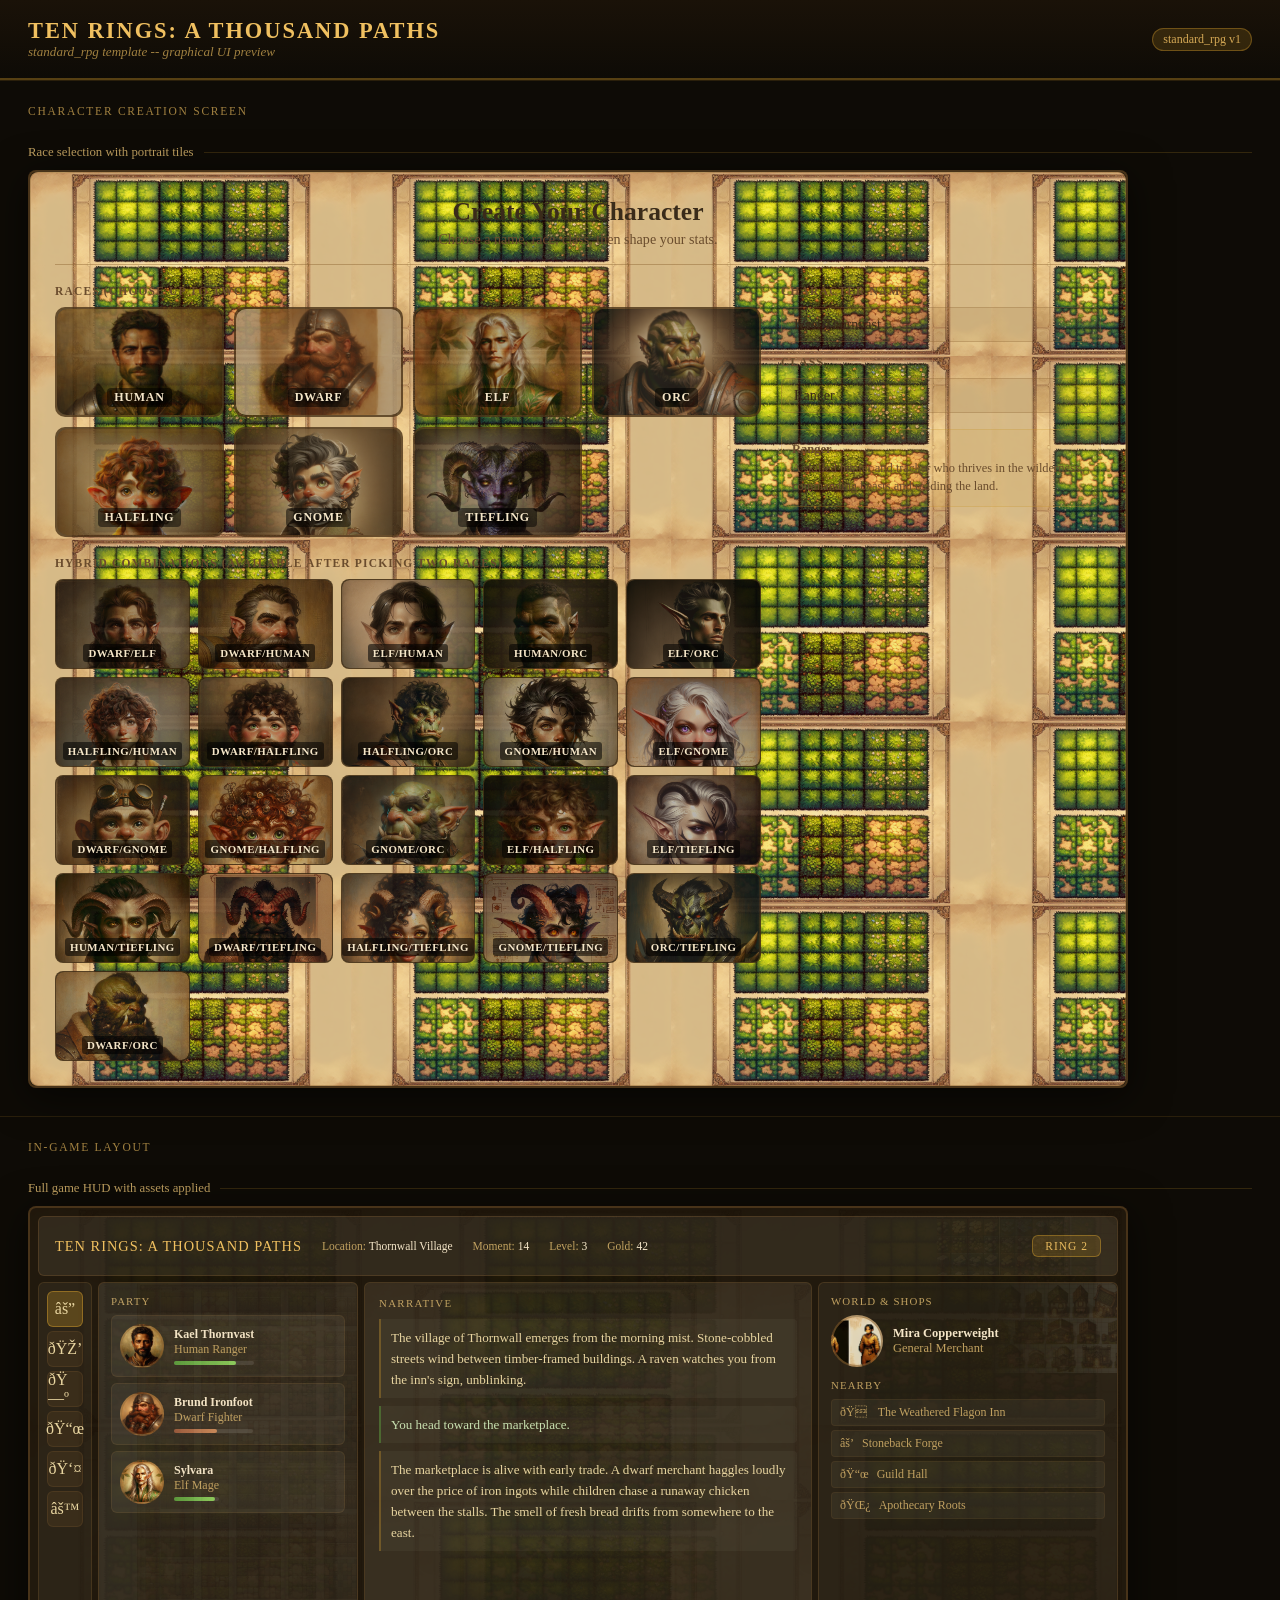
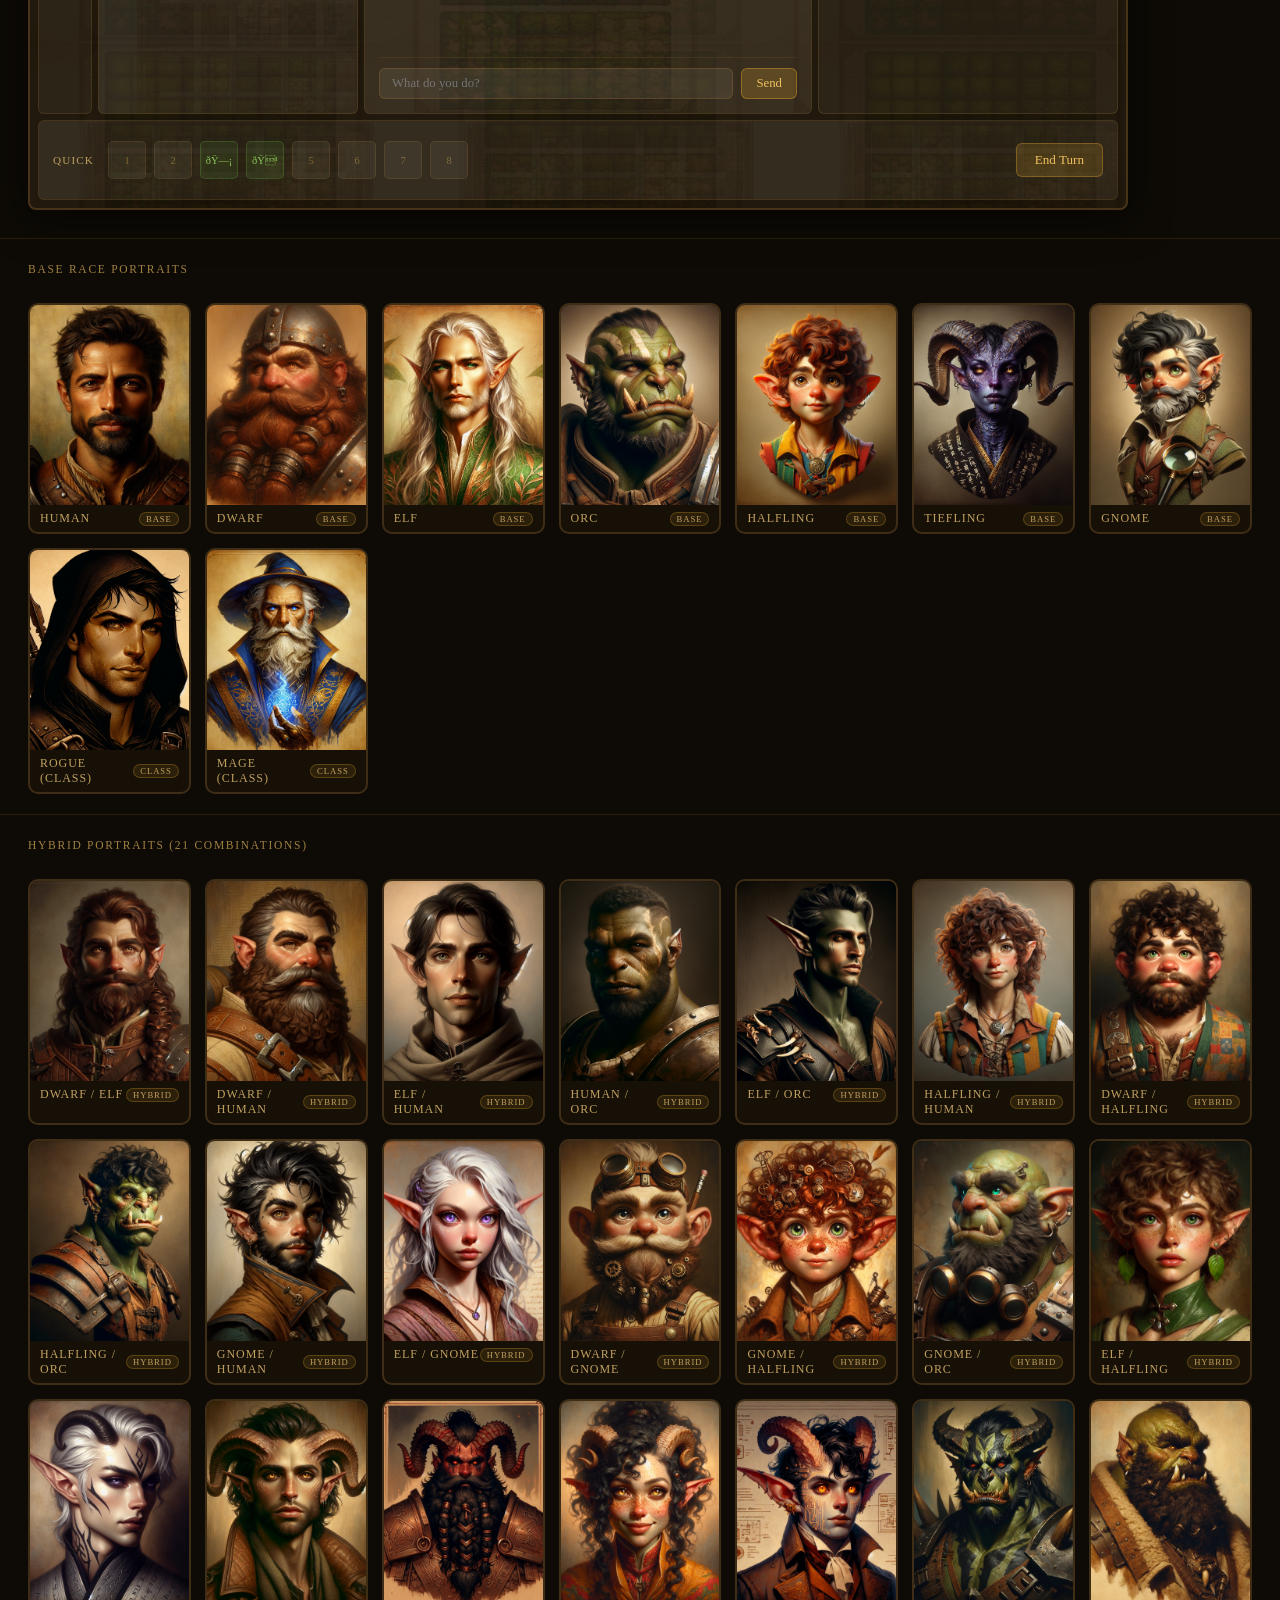
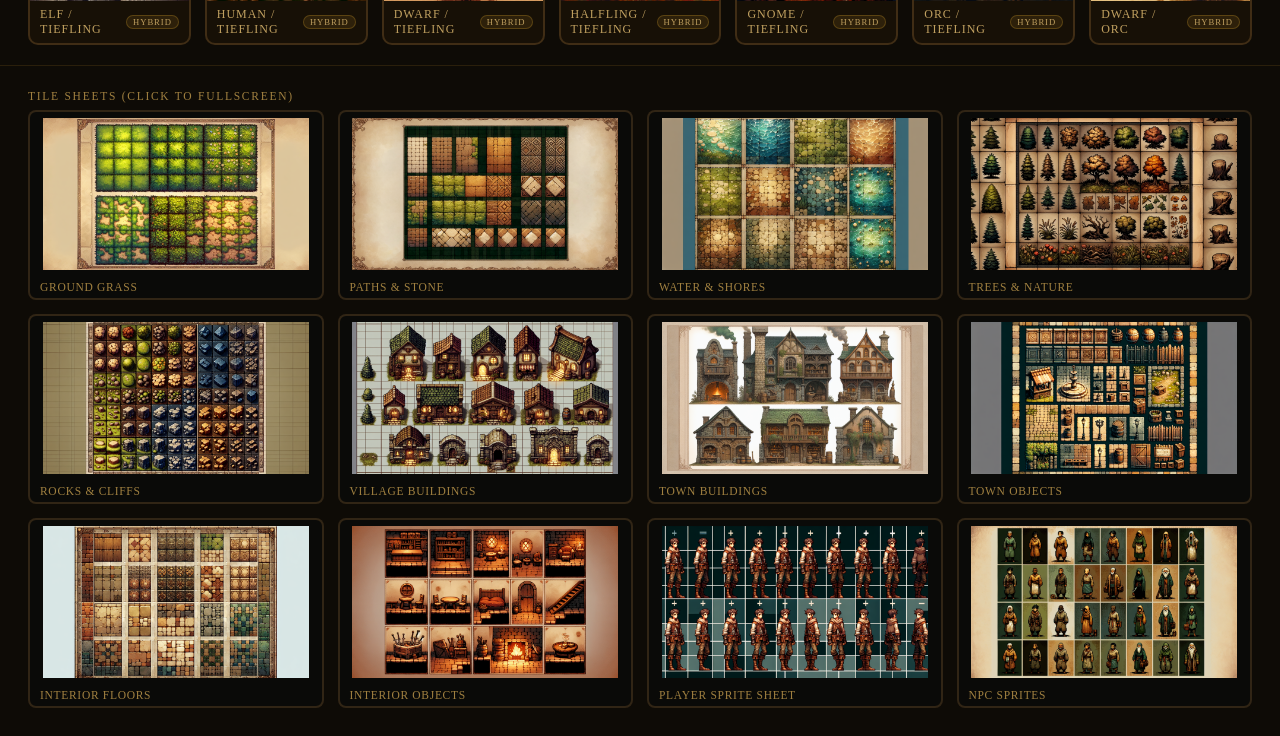
==== commit 48258696: "Cache bust v2 + fix portrait mappings" ====
--- a/ui-preview.html
+++ b/ui-preview.html
@@ -1,4 +1,4 @@
-<!DOCTYPE html>
+﻿<!DOCTYPE html>
 <html lang="en">
 <head>
 <meta charset="UTF-8">
@@ -25,7 +25,7 @@
   min-height: 100vh;
 }
 
-/* ── PAGE HEADER ── */
+/* â”€â”€ PAGE HEADER â”€â”€ */
 .page-header {
   background: linear-gradient(180deg, #1a1208, #0e0b06);
   border-bottom: 2px solid rgba(200,149,42,0.35);
@@ -38,7 +38,7 @@
 .page-header .sub { font-size: 0.82em; color: #a08040; font-style: italic; }
 .badge { background: rgba(200,149,42,0.18); border: 1px solid rgba(200,149,42,0.4); border-radius: 12px; padding: 3px 10px; font-size: 0.75em; color: #d4a855; margin-left: auto; }
 
-/* ── SECTION LABELS ── */
+/* â”€â”€ SECTION LABELS â”€â”€ */
 .section-label {
   font-size: 0.72em;
   text-transform: uppercase;
@@ -49,7 +49,7 @@
 }
 .section-label:first-of-type { border-top: none; }
 
-/* ── SCREENSHOT WRAPPER ── */
+/* â”€â”€ SCREENSHOT WRAPPER â”€â”€ */
 .screen-wrap {
   padding: 20px 28px 28px;
 }
@@ -68,7 +68,7 @@
   background: rgba(200,149,42,0.2);
 }
 
-/* ── SIMULATED GAME SCREENS ── */
+/* â”€â”€ SIMULATED GAME SCREENS â”€â”€ */
 .sim-screen {
   background: #1a1208;
   border: 2px solid rgba(140,100,50,0.4);
@@ -91,7 +91,7 @@
   z-index: 0;
 }
 
-/* ── PARCHMENT PANEL ── */
+/* â”€â”€ PARCHMENT PANEL â”€â”€ */
 .parchment-panel {
   background: var(--panel-bg);
   background-image: url(img/tiles/standard_rpg/01_ground_grass.png);
@@ -104,7 +104,7 @@
   z-index: 1;
 }
 
-/* ── CHARACTER CREATION SCREEN ── */
+/* â”€â”€ CHARACTER CREATION SCREEN â”€â”€ */
 .create-screen-sim {
   padding: 24px;
   display: grid;
@@ -132,7 +132,7 @@
   margin-bottom: 10px;
 }
 
-/* ── RACE GRID ── */
+/* â”€â”€ RACE GRID â”€â”€ */
 .race-grid-sim {
   display: grid;
   grid-template-columns: repeat(4, 1fr);
@@ -184,7 +184,7 @@
   border-radius: 4px;
 }
 
-/* ── HYBRID TILES ── */
+/* â”€â”€ HYBRID TILES â”€â”€ */
 .hybrid-section { margin-top: 16px; }
 .hybrid-grid {
   display: grid;
@@ -245,7 +245,7 @@
   line-height: 1.3;
 }
 
-/* ── IN-GAME LAYOUT SIM ── */
+/* â”€â”€ IN-GAME LAYOUT SIM â”€â”€ */
 .game-layout-sim {
   display: grid;
   grid-template-columns: 54px 260px 1fr 300px;
@@ -518,14 +518,14 @@
   z-index: 1;
 }
 
-/* ── LIGHTBOX ── */
+/* â”€â”€ LIGHTBOX â”€â”€ */
 #lb { display:none; position:fixed; inset:0; background:rgba(0,0,0,0.95); z-index:9999; align-items:center; justify-content:center; flex-direction:column; padding:20px; }
 #lb.open { display:flex; }
 #lb img { max-width:95vw; max-height:85vh; border:2px solid rgba(140,100,50,0.5); border-radius:4px; }
 #lb-x { position:fixed; top:16px; right:20px; font-size:2em; color:#f0c060; cursor:pointer; z-index:10000; }
 #lb-cap { color:#c0a060; margin-top:10px; font-style:italic; font-size:0.88em; }
 
-/* ── PORTRAIT STRIP ── */
+/* â”€â”€ PORTRAIT STRIP â”€â”€ */
 .portrait-strip {
   display: grid;
   grid-template-columns: repeat(auto-fill, minmax(160px, 1fr));
@@ -545,7 +545,7 @@
 .portrait-card-label { padding:6px 10px; font-size:0.75em; color:#c0a060; text-transform:uppercase; letter-spacing:0.08em; display:flex; justify-content:space-between; align-items:center; }
 .ptag { font-size:0.72em; background:rgba(200,149,42,0.12); border:1px solid rgba(200,149,42,0.3); padding:1px 6px; border-radius:8px; }
 
-/* ── TILE SHEET STRIP ── */
+/* â”€â”€ TILE SHEET STRIP â”€â”€ */
 .tile-strip {
   display: grid;
   grid-template-columns: repeat(auto-fill, minmax(240px, 1fr));
@@ -630,12 +630,12 @@
       </div>
 
       <div class="hud-tab-strip">
-        <div class="tab-icon active">⚔</div>
-        <div class="tab-icon">🎒</div>
-        <div class="tab-icon">🗺</div>
-        <div class="tab-icon">📜</div>
-        <div class="tab-icon">👤</div>
-        <div class="tab-icon">⚙</div>
+        <div class="tab-icon active">âš”</div>
+        <div class="tab-icon">ðŸŽ’</div>
+        <div class="tab-icon">ðŸ—º</div>
+        <div class="tab-icon">ðŸ“œ</div>
+        <div class="tab-icon">ðŸ‘¤</div>
+        <div class="tab-icon">âš™</div>
       </div>
 
       <div class="hud-drawer-panel">
@@ -687,18 +687,18 @@
           </div>
         </div>
         <div class="right-label" style="margin-top:10px;">Nearby</div>
-        <div class="nearby-item"><span class="nearby-icon">🏠</span>The Weathered Flagon Inn</div>
-        <div class="nearby-item"><span class="nearby-icon">⚒</span>Stoneback Forge</div>
-        <div class="nearby-item"><span class="nearby-icon">📜</span>Guild Hall</div>
-        <div class="nearby-item"><span class="nearby-icon">🌿</span>Apothecary Roots</div>
+        <div class="nearby-item"><span class="nearby-icon">ðŸ </span>The Weathered Flagon Inn</div>
+        <div class="nearby-item"><span class="nearby-icon">âš’</span>Stoneback Forge</div>
+        <div class="nearby-item"><span class="nearby-icon">ðŸ“œ</span>Guild Hall</div>
+        <div class="nearby-item"><span class="nearby-icon">ðŸŒ¿</span>Apothecary Roots</div>
       </div>
 
       <div class="hud-dock">
         <div style="font-size:0.7em;color:#c0a060;text-transform:uppercase;letter-spacing:0.1em;margin-right:6px;position:relative;z-index:1;">Quick</div>
         <div class="hotbar-slot-sim">1</div>
         <div class="hotbar-slot-sim">2</div>
-        <div class="hotbar-slot-sim" style="background:rgba(90,154,60,0.15);border-color:rgba(90,154,60,0.3);color:#8aca5a;">🗡</div>
-        <div class="hotbar-slot-sim" style="background:rgba(90,154,60,0.15);border-color:rgba(90,154,60,0.3);color:#8aca5a;">🏹</div>
+        <div class="hotbar-slot-sim" style="background:rgba(90,154,60,0.15);border-color:rgba(90,154,60,0.3);color:#8aca5a;">ðŸ—¡</div>
+        <div class="hotbar-slot-sim" style="background:rgba(90,154,60,0.15);border-color:rgba(90,154,60,0.3);color:#8aca5a;">ðŸ¹</div>
         <div class="hotbar-slot-sim">5</div>
         <div class="hotbar-slot-sim">6</div>
         <div class="hotbar-slot-sim">7</div>
@@ -815,14 +815,16 @@
 function closeLb() { document.getElementById("lb").classList.remove("open"); }
 document.addEventListener("keydown", e => { if(e.key==="Escape") closeLb(); });
 
+const V = "?v=2";
+
 // Build race grid
 const raceGrid = document.getElementById("race-grid");
 BASE_RACES.forEach(r => {
   const div = document.createElement("div");
   div.className = "race-tile";
-  div.onclick = () => lb(`img/tiles/standard_rpg/${r.file}`, r.name + " portrait");
+  div.onclick = () => lb(`img/tiles/standard_rpg/${r.file}${V}`, r.name + " portrait");
   div.innerHTML = `
-    <div class="race-tile-portrait" style="background-image:url(img/tiles/standard_rpg/${r.file})"></div>
+    <div class="race-tile-portrait" style="background-image:url(img/tiles/standard_rpg/${r.file}${V})"></div>
     <span class="race-tile-name">${r.name}</span>
   `;
   raceGrid.appendChild(div);
@@ -833,18 +835,16 @@
 HYBRID_RACES.forEach(h => {
   const p1 = getPortrait(h.p1);
   const p2 = getPortrait(h.p2);
-  // Check if dedicated hybrid portrait exists
-  const hybridFile = `img/tiles/standard_rpg/hybrid_${h.code}.png`;
+  const hybridFile = `img/tiles/standard_rpg/hybrid_${h.code}.png${V}`;
   const div = document.createElement("div");
   div.className = "hybrid-tile";
   div.title = h.name;
   div.innerHTML = `
-    <div class="hybrid-portrait-left" style="background-image:url(${p1})"></div>
-    <div class="hybrid-portrait-right" style="background-image:url(${p2})"></div>
+    <div class="hybrid-portrait-left" style="background-image:url(${p1}${V})"></div>
+    <div class="hybrid-portrait-right" style="background-image:url(${p2}${V})"></div>
     <div class="hybrid-blend"></div>
     <span class="hybrid-name">${h.name.replace(" / ", "/")}</span>
   `;
-  // Try to load dedicated portrait if it exists
   const img = new Image();
   img.onload = () => {
     div.innerHTML = `
@@ -861,9 +861,9 @@
 PORTRAITS.forEach(([file, name, tag]) => {
   const card = document.createElement("div");
   card.className = "portrait-card";
-  card.onclick = () => lb(`img/tiles/standard_rpg/${file}`, name);
+  card.onclick = () => lb(`img/tiles/standard_rpg/${file}${V}`, name);
   card.innerHTML = `
-    <img src="img/tiles/standard_rpg/${file}" alt="${name}" loading="lazy">
+    <img src="img/tiles/standard_rpg/${file}${V}" alt="${name}" loading="lazy">
     <div class="portrait-card-label">${name} <span class="ptag">${tag}</span></div>
   `;
   portStrip.appendChild(card);
@@ -875,9 +875,9 @@
   const file = `hybrid_${h.code}.png`;
   const card = document.createElement("div");
   card.className = "portrait-card";
-  card.onclick = () => lb(`img/tiles/standard_rpg/${file}`, h.name);
+  card.onclick = () => lb(`img/tiles/standard_rpg/${file}${V}`, h.name);
   card.innerHTML = `
-    <img src="img/tiles/standard_rpg/${file}" alt="${h.name}" loading="lazy">
+    <img src="img/tiles/standard_rpg/${file}${V}" alt="${h.name}" loading="lazy">
     <div class="portrait-card-label">${h.name} <span class="ptag">HYBRID</span></div>
   `;
   hybridPortStrip.appendChild(card);
@@ -898,3 +898,4 @@
 </script>
 </body>
 </html>
+
